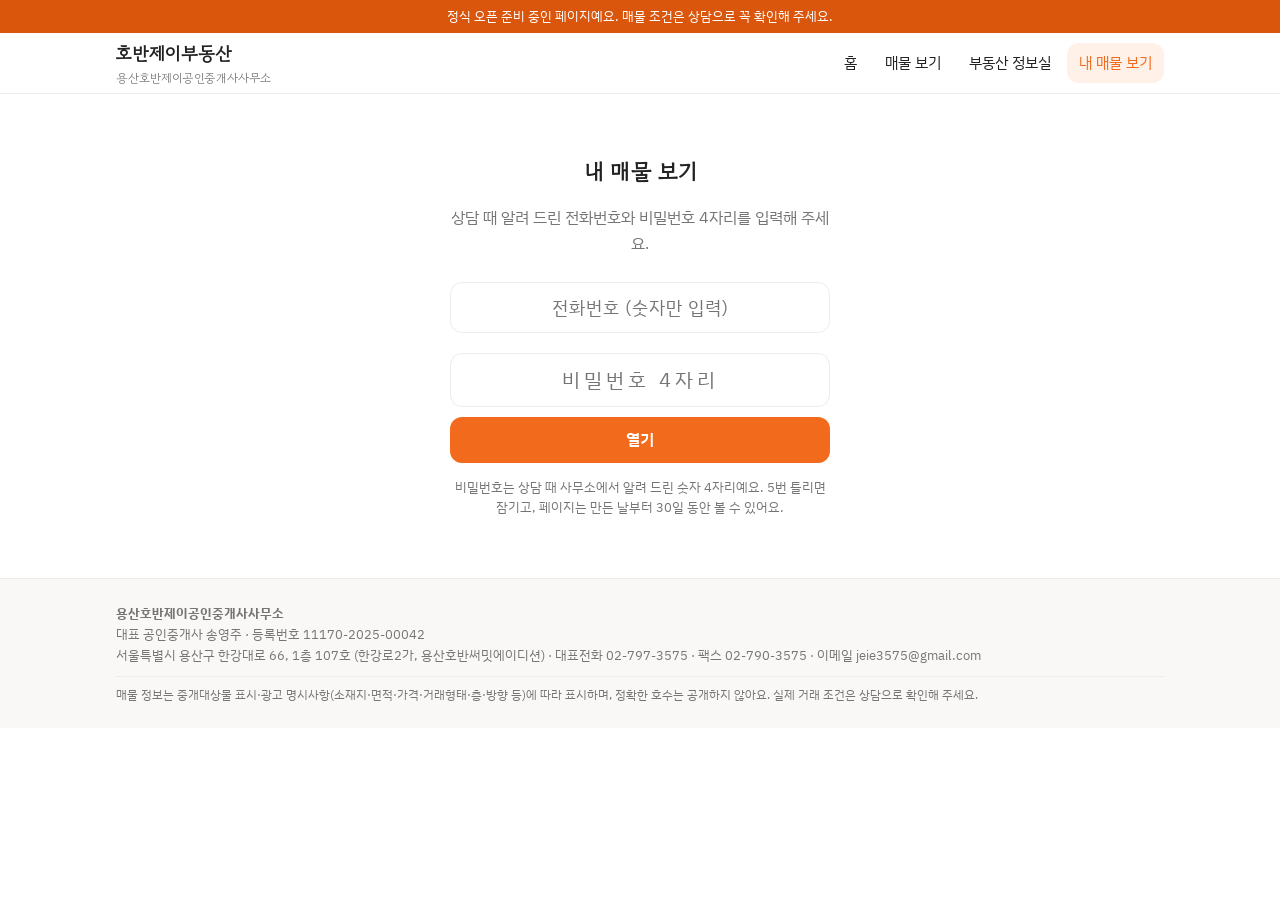
==== client.html @ 59ac3ec6 "사이트 갱신 2026-11-11 17:42" ====
<!doctype html>
<html lang="ko"><head><meta charset="utf-8"><meta name="viewport" content="width=device-width,initial-scale=1">
<title>내 매물 보기 | 호반제이부동산</title>
<meta name="robots" content="noindex,nofollow,noarchive"><meta name="referrer" content="no-referrer"><!-- 손님 페이지는 항상 검색 제외 -->
<link rel="stylesheet" href="assets/site.css?v=11111930"></head><body>
<main class="wrap">
 <div class="gate" id="gate"><h2>내 매물 보기</h2>
  <p class="mut" id="gtxt"></p>
  <input id="ph" type="tel" inputmode="tel" maxlength="13" placeholder="전화번호 (숫자만 입력)" autocomplete="off" style="letter-spacing:1px;font-size:18px" hidden>
  <input id="pw" type="password" inputmode="numeric" pattern="[0-9]*" maxlength="4" placeholder="비밀번호 4자리" autocomplete="off"><button id="go" style="width:100%">열기</button>
  <p class="mut" id="msg" style="font-size:14px;margin-top:12px"></p>
  <p class="mut" style="font-size:13px;margin-top:14px">비밀번호는 상담 때 사무소에서 알려 드린 숫자 4자리예요. 5번 틀리면 잠기고, 페이지는 만든 날부터 30일 동안 볼 수 있어요.</p></div>
 <div id="page" hidden></div>
</main>
<script src="assets/site.js?v=11111930"></script>
<script>
// 비밀번호는 서버(Supabase open_client_page / open_client_by_phone)에서 확인. 응답에는 그 손님 페이지에 담긴 매물의 공개 허용 칸만 옴
// 매물 상세(#d=번호)는 이 화면에서 비밀번호를 통과한 뒤에만 보여 줌 (주소로 바로 열면 비밀번호 화면)
const SB='https://ctgaawyuwqihybxrdcgt.supabase.co',KEY='sb_publishable_g-3Lbb_ygZL5gTvDvU06OA_HoWDzGaE';
const NAMEMAP={'래미안':'래미안 용산 더 센트럴','써밋':'용산 푸르지오 써밋','호반':'용산 호반써밋 에이디션','DK':'DK밸리뷰 용산','시티파크':'용산 시티파크','파크타워':'용산 파크타워','센트럴파크':'용산 센트럴파크','아스테리움':'아스테리움 용산','에테르나인용산':'에테르나인 용산','에피소드':'에피소드 용산'};
const hp=()=>new URLSearchParams(location.hash.slice(1));
const tok=(hp().get('t')||'').trim();
chrome('client');
const $=s=>document.querySelector(s),msg=t=>$('#msg').textContent=t;
let PAGE=null;   // 비밀번호를 통과한 뒤에만 채워짐 (메모리에만, 새로고침하면 다시 비밀번호)
if(tok){$('#gtxt').textContent='상담 때 받으신 링크예요. 비밀번호 4자리를 입력해 주세요.'}
else{$('#ph').hidden=false;$('#gtxt').textContent='상담 때 알려 드린 전화번호와 비밀번호 4자리를 입력해 주세요.'}
const ERR={notfound:'없는 페이지예요. 링크를 다시 확인해 주세요.',locked:'비밀번호를 5번 틀려서 잠겼어요. 사무소에 연락해 주세요.',expired:'볼 수 있는 기간(30일)이 지났어요. 사무소에 연장을 요청해 주세요.'};
const d10=s=>String(s||'').slice(0,10);
async function call(fn,body){const r=await fetch(SB+'/rest/v1/rpc/'+fn,{method:'POST',headers:{apikey:KEY,Authorization:'Bearer '+KEY,'Content-Type':'application/json'},body:JSON.stringify(body)});return r.json()}
async function openPage(){const pw=$('#pw').value.trim(),ph=$('#ph').value.replace(/\D/g,'');
 if(!tok&&ph.length<8){msg('전화번호를 입력해 주세요.');return}
 if(!/^\d{4}$/.test(pw)){msg('비밀번호 숫자 4자리를 입력해 주세요.');return}
 $('#go').disabled=true;msg('확인 중…');
 try{const j=tok?await call('open_client_page',{p_token:tok,p_pw:pw}):await call('open_client_by_phone',{p_phone:ph,p_pw:pw});$('#go').disabled=false;
  if(j.error){$('#pw').value='';
   if(!tok){msg('전화번호 또는 비밀번호가 맞지 않아요.');return}   // 전화번호 방식은 실패 이유를 알려 주지 않음
   msg(j.error==='wrong'?`비밀번호가 맞지 않아요. (${j.left}번 더 틀리면 잠겨요)`:(ERR[j.error]||'열 수 없어요.'));return}
  PAGE=j;route()}catch(e){$('#go').disabled=false;msg('연결이 잘 안 돼요. 잠시 후 다시 해 주세요.')}}
function items(){return (PAGE.items||[]).map(x=>{const {deal,...rest}=x;return norm({...rest,complex:NAMEMAP[x.danji]||x.danji||'기타',pyeongKind:x.cat==='아파트'?'공급':'전용',deals:String(deal||'').split(',').map(s=>s.trim()).filter(Boolean)})})}
function condHtml(P){const F=[['입주일',P.move_in],['희망거래유형',P.want_deal],['희망보증금',P.want_deposit],['희망월세',P.want_rent]].filter(([,v])=>v);
 if(!F.length&&!P.cond)return '';
 return `<div class="note"><b>찾으시는 조건</b>${F.length?`<dl class="spec">${F.map(([l,v])=>`<dt>${l}</dt><dd>${esc(v)}</dd>`).join('')}</dl>`:''}${P.cond?`<div style="white-space:pre-wrap;margin-top:4px">${esc(P.cond)}</div>`:''}</div>`}
function telBtn(){return OFFICE.tel?`<a class="btn" href="tel:${OFFICE.tel.replace(/[^0-9]/g,'')}">${esc(OFFICE.tel)} 전화로 문의</a>`:''}
function route(){if(!PAGE){$('#gate').hidden=false;$('#page').hidden=true;return}
 $('#gate').hidden=true;const el=$('#page');el.hidden=false;const L=items(),d=hp().get('d');
 const back=tok?`#t=${encodeURIComponent(tok)}`:'#';
 if(d){const x=L.find(y=>String(y.n)===d);
  if(!x){el.innerHTML=`<section><p class="mut">이 페이지에 없는 매물이에요.</p><a href="${back}">← 목록으로</a></section>`;return}
  el.innerHTML=`<section><a href="${back}">← ${esc(PAGE.title)}</a><div style="max-width:560px;margin-top:12px">${card(x,`<dl class="spec">
   <dt>분류</dt><dd>${esc(x.cat||'')}</dd><dt>단지</dt><dd>${esc(x.complex)}</dd>${x.type?`<dt>타입</dt><dd>${esc(x.type)}</dd>`:''}
   ${x.pyeong?`<dt>면적</dt><dd>${esc(x.pyeongKind)} ${x.pyeong}평${x.area?` (${x.area}㎡)`:''}</dd>`:''}${x.floor?`<dt>층</dt><dd>${esc(x.floor)}</dd>`:''}${x.dir?`<dt>방향</dt><dd>${esc(x.dir)}향</dd>`:''}
   <dt>거래</dt><dd>${esc((x.deals||[]).join(', ')||'상담')}</dd>${x.checked?`<dt>확인일</dt><dd>${esc(x.checked)}</dd>`:''}<dt>상태</dt><dd>${x.avail?'거래 가능':'<b>거래 상황이 바뀌었어요.</b> 사무소에 확인해 주세요.'}</dd></dl>`)}</div>
   <div style="margin-top:18px">${telBtn()}</div><p class="mut" style="font-size:13px;margin-top:14px">정확한 호수와 임대인 정보는 상담 때 안내해 드려요.</p></section>`;return}
 el.innerHTML=`<section><h2>${esc(PAGE.title)}</h2><p class="mut" style="margin-top:-8px">${d10(PAGE.created)} 작성 · ${d10(PAGE.expires)}까지 볼 수 있어요</p>
 ${condHtml(PAGE)}
 ${PAGE.note?`<div class="box" style="margin-bottom:16px;white-space:pre-wrap">💬 ${esc(PAGE.note)}</div>`:''}
 <div class="grid">${L.map(x=>`<a href="${tok?`#t=${encodeURIComponent(tok)}&`:'#'}d=${x.n}" style="text-decoration:none;color:inherit">${card(x,(x.avail?'':'<p class="mut" style="margin:8px 0 0"><b>거래 상황이 바뀌었어요.</b> 사무소에 확인해 주세요.</p>')+'<p class="mut" style="margin:8px 0 0;font-size:13px">자세히 보기 →</p>')}</a>`).join('')||'<p class="mut">담긴 매물이 없어요.</p>'}</div>
 <div style="margin-top:18px">${telBtn()}</div>
 <p class="mut" style="font-size:13px;margin-top:16px">이 페이지에는 임대인·세입자 정보와 정확한 호수가 나오지 않아요. 자세한 내용은 상담 때 안내해 드려요.</p></section>`;scrollTo(0,0)}
window.addEventListener('hashchange',route);
$('#go').onclick=openPage;$('#pw').onkeydown=e=>{if(e.key==='Enter')openPage()};
</script>
</body></html>
---- assets/site.css ----
@import url("https://fonts.googleapis.com/css2?family=Gowun+Dodum&family=IBM+Plex+Sans+KR:wght@400;600;700&display=swap");
:root{--bg:#ffffff;--card:#fff;--ink:#222;--mut:#757575;--line:#f0ebe7;--acc:#f26b1d;--acc2:#fff1e8;--chipink:#c2500f;--warn:#d9560c;--r:18px;--hero:linear-gradient(180deg,#ffeee2,#fff);--ph:linear-gradient(135deg,#ffd0b0,#f59a62);--tag:#d9560c;--foot:#faf8f6;--shadow:0 4px 14px #f26b1d1a;--disp:"Gowun Dodum","Apple SD Gothic Neo",sans-serif;--body:"Apple SD Gothic Neo","IBM Plex Sans KR",sans-serif}
@media (prefers-color-scheme:dark){:root:not([data-theme="light"]){--bg:#17130f;--card:#211b16;--ink:#efe9e4;--mut:#a89d94;--line:#3a2f27;--acc:#ff9152;--acc2:#3a2516;--chipink:#ffb183;--warn:#c2500f;--hero:linear-gradient(180deg,#2b1d13,#17130f);--ph:linear-gradient(135deg,#8a4a24,#5a2c12);--tag:#d9560c;--foot:#1c1712;--shadow:0 4px 14px #0006}}
*{box-sizing:border-box}html,body{margin:0}body{background:var(--bg);color:var(--ink);font:16px/1.6 -apple-system,BlinkMacSystemFont,"Apple SD Gothic Neo","Noto Sans KR",sans-serif}
a{color:var(--acc)}img{max-width:100%}
.demo-bar{background:var(--warn);color:#fff;text-align:center;font-size:13px;padding:6px 16px}
header.top{position:sticky;top:0;z-index:5;background:var(--card);border-bottom:1px solid var(--line)}
.wrap{max-width:1080px;margin:0 auto;padding:0 16px}
header.top .wrap{display:flex;align-items:center;gap:16px;min-height:60px;flex-wrap:wrap}
.logo{font-weight:800;color:var(--ink);text-decoration:none;font-size:18px}.logo small{display:block;font-weight:500;font-size:12px;color:var(--mut)}
nav.main{display:flex;gap:4px;margin-left:auto;flex-wrap:wrap}nav.main a{padding:8px 12px;border-radius:8px;text-decoration:none;color:var(--ink);font-size:15px}
nav.main a.on,nav.main a:hover{background:var(--acc2);color:var(--acc)}
.hero{padding:48px 0 32px}.hero h1{font-size:clamp(26px,5vw,40px);line-height:1.25;margin:0 0 12px}.hero p{color:var(--mut);margin:0 0 20px;max-width:640px}
.search{display:flex;gap:8px;flex-wrap:wrap;background:var(--card);border:1px solid var(--line);border-radius:var(--r);padding:10px}
.search select,.search input,.search button,.gate input,.gate button{font:inherit;padding:10px 12px;border:1px solid var(--line);border-radius:8px;background:var(--bg);color:var(--ink);min-width:0}
.search input{flex:1 1 180px}.search button,.gate button,.btn{background:var(--acc);color:#fff;border:0;cursor:pointer;font-weight:600;text-decoration:none;display:inline-block;padding:10px 16px;border-radius:8px}
section{padding:28px 0}h2{font-size:22px;margin:0 0 14px}.mut{color:var(--mut)}
.grid{display:grid;grid-template-columns:repeat(auto-fill,minmax(250px,1fr));gap:16px}
.card{background:var(--card);border:1px solid var(--line);border-radius:var(--r);overflow:hidden;display:flex;flex-direction:column}
.ph{aspect-ratio:4/3;position:relative;display:flex;align-items:center;justify-content:center;color:#fff;font-size:13px}
.ph .cnt{position:absolute;right:8px;bottom:8px;background:#0008;padding:2px 8px;border-radius:99px}
.ph .tag{position:absolute;left:8px;top:8px;background:#fff;color:#111;padding:2px 8px;border-radius:6px;font-weight:700;font-size:12px}
.card .b{padding:12px 14px 14px}.price{font-size:20px;font-weight:800}.price small{font-size:14px;font-weight:600;color:var(--mut)}
.chips{display:flex;gap:6px;flex-wrap:wrap;margin-top:8px}.chip{font-size:12px;background:var(--acc2);color:var(--acc);border-radius:99px;padding:2px 9px}
.filters{display:flex;gap:8px;flex-wrap:wrap;margin-bottom:14px}.filters button{font:inherit;font-size:14px;border:1px solid var(--line);background:var(--card);color:var(--ink);border-radius:99px;padding:6px 14px;cursor:pointer}
.filters button.on{background:var(--acc);border-color:var(--acc);color:#fff}
.box{background:var(--card);border:1px solid var(--line);border-radius:var(--r);padding:18px}
.cols{display:grid;grid-template-columns:repeat(auto-fit,minmax(260px,1fr));gap:16px}
.legal{font-size:12px;color:var(--mut);border-top:1px solid var(--line);margin-top:10px;padding-top:8px}
footer{border-top:1px solid var(--line);background:var(--card);margin-top:40px;padding:24px 0;font-size:13px;color:var(--mut)}
.gate{max-width:380px;margin:60px auto;text-align:center}.gate input{width:100%;margin:10px 0;text-align:center;letter-spacing:4px;font-size:20px}
.note{background:var(--acc2);border-radius:var(--r);padding:14px 16px;margin-bottom:16px}
dl.spec{display:grid;grid-template-columns:auto 1fr;gap:4px 12px;margin:8px 0 0;font-size:14px}dl.spec dt{color:var(--mut)}dl.spec dd{margin:0}
.faq details{background:var(--card);border:1px solid var(--line);border-radius:10px;padding:12px 14px;margin-bottom:8px}.faq summary{cursor:pointer;font-weight:600}
table.t{width:100%;border-collapse:collapse;font-size:14px}table.t th,table.t td{border-bottom:1px solid var(--line);padding:8px 6px;text-align:left}
@media (max-width:600px){nav.main{margin-left:0;width:100%;overflow-x:auto;flex-wrap:nowrap}.hero{padding:28px 0 20px}}

/* ---- G안(주황 앱형) 색·모양·글꼴 ---- */
body{font-family:var(--body)}
h1,h2,h3,.logo{font-family:var(--disp)}
.hero{background:var(--hero);border-radius:var(--r);padding:48px 24px 32px;margin-top:16px}
.search,.box,.faq details,.note{border-radius:var(--r)}
.search select,.search input,.search button,.gate input,.gate button,.btn,nav.main a{border-radius:12px}
.card{border:0;box-shadow:var(--shadow);border-radius:var(--r)}
.ph{background:var(--ph)!important}
.ph .tag{background:#fff;color:var(--tag)}
.chip{color:var(--chipink);background:var(--acc2)}
footer{background:var(--foot)}
.box{border-color:transparent;box-shadow:var(--shadow)}
@media (max-width:600px){.hero{padding:28px 18px 20px}}
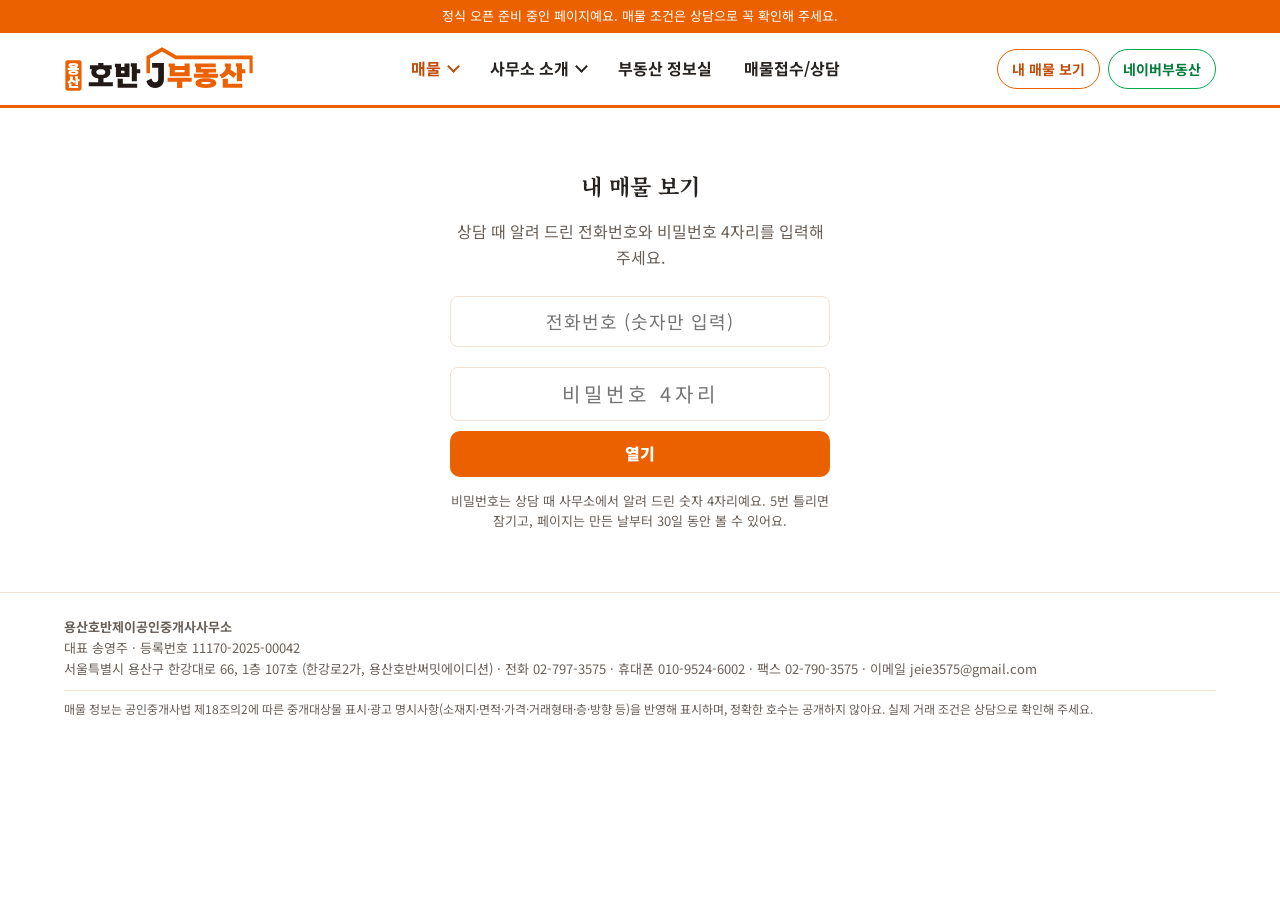
==== commit f68a7903: "사이트 갱신 2026-11-12 12:30" ====
--- a/client.html
+++ b/client.html
@@ -2,7 +2,7 @@
 <html lang="ko"><head><meta charset="utf-8"><meta name="viewport" content="width=device-width,initial-scale=1">
 <title>내 매물 보기 | 호반제이부동산</title>
 <meta name="robots" content="noindex,nofollow,noarchive"><meta name="referrer" content="no-referrer"><!-- 손님 페이지는 항상 검색 제외 -->
-<link rel="stylesheet" href="assets/site.css?v=11111930"></head><body>
+<link rel="stylesheet" href="assets/site.css?v=11121300"></head><body>
 <main class="wrap">
  <div class="gate" id="gate"><h2>내 매물 보기</h2>
   <p class="mut" id="gtxt"></p>
@@ -12,7 +12,7 @@
   <p class="mut" style="font-size:13px;margin-top:14px">비밀번호는 상담 때 사무소에서 알려 드린 숫자 4자리예요. 5번 틀리면 잠기고, 페이지는 만든 날부터 30일 동안 볼 수 있어요.</p></div>
  <div id="page" hidden></div>
 </main>
-<script src="assets/site.js?v=11111930"></script>
+<script src="assets/site.js?v=11121300"></script>
 <script>
 // 비밀번호는 서버(Supabase open_client_page / open_client_by_phone)에서 확인. 응답에는 그 손님 페이지에 담긴 매물의 공개 허용 칸만 옴
 // 매물 상세(#d=번호)는 이 화면에서 비밀번호를 통과한 뒤에만 보여 줌 (주소로 바로 열면 비밀번호 화면)
--- a/assets/site.css
+++ b/assets/site.css
@@ -1,6 +1,6 @@
-@import url("https://fonts.googleapis.com/css2?family=Gowun+Dodum&family=IBM+Plex+Sans+KR:wght@400;600;700&display=swap");
-:root{--bg:#ffffff;--card:#fff;--ink:#222;--mut:#757575;--line:#f0ebe7;--acc:#f26b1d;--acc2:#fff1e8;--chipink:#c2500f;--warn:#d9560c;--r:18px;--hero:linear-gradient(180deg,#ffeee2,#fff);--ph:linear-gradient(135deg,#ffd0b0,#f59a62);--tag:#d9560c;--foot:#faf8f6;--shadow:0 4px 14px #f26b1d1a;--disp:"Gowun Dodum","Apple SD Gothic Neo",sans-serif;--body:"Apple SD Gothic Neo","IBM Plex Sans KR",sans-serif}
-@media (prefers-color-scheme:dark){:root:not([data-theme="light"]){--bg:#17130f;--card:#211b16;--ink:#efe9e4;--mut:#a89d94;--line:#3a2f27;--acc:#ff9152;--acc2:#3a2516;--chipink:#ffb183;--warn:#c2500f;--hero:linear-gradient(180deg,#2b1d13,#17130f);--ph:linear-gradient(135deg,#8a4a24,#5a2c12);--tag:#d9560c;--foot:#1c1712;--shadow:0 4px 14px #0006}}
+@import url("https://fonts.googleapis.com/css2?family=Noto+Sans+KR:wght@400;500;700;900&family=Noto+Serif+KR:wght@600;900&display=swap");
+:root{--bg:#ffffff;--card:#fff;--ink:#26221f;--mut:#6b6058;--line:#f1e2d6;--brand:#EB6100;--acc:#c24c08;--acc2:#fff1e6;--soft:#fff6ef;--chipink:#8f3605;--warn:#EB6100;--r:16px;--ph:linear-gradient(135deg,#ffd3b5,#f08a45);--tag:#c24c08;--foot:#ffffff;--shadow:0 1px 3px rgba(120,60,20,.08);--disp:"Noto Serif KR",serif;--body:"Noto Sans KR","Apple SD Gothic Neo",sans-serif;--naver:#027a38}
+@media (prefers-color-scheme:dark){:root:not([data-theme="light"]){--bg:#17130f;--card:#211b16;--ink:#efe9e4;--mut:#a89d94;--line:#3a2f27;--brand:#ff7a26;--acc:#ff9152;--acc2:#3a2516;--soft:#1f1812;--chipink:#ffb183;--warn:#c2500f;--naver:#5fd38f;--ph:linear-gradient(135deg,#8a4a24,#5a2c12);--tag:#d9560c;--foot:#1c1712;--shadow:0 4px 14px #0006}}
 *{box-sizing:border-box}html,body{margin:0}body{background:var(--bg);color:var(--ink);font:16px/1.6 -apple-system,BlinkMacSystemFont,"Apple SD Gothic Neo","Noto Sans KR",sans-serif}
 a{color:var(--acc)}img{max-width:100%}
 .demo-bar{background:var(--warn);color:#fff;text-align:center;font-size:13px;padding:6px 16px}
@@ -35,16 +35,87 @@
 table.t{width:100%;border-collapse:collapse;font-size:14px}table.t th,table.t td{border-bottom:1px solid var(--line);padding:8px 6px;text-align:left}
 @media (max-width:600px){nav.main{margin-left:0;width:100%;overflow-x:auto;flex-wrap:nowrap}.hero{padding:28px 0 20px}}
 
-/* ---- G안(주황 앱형) 색·모양·글꼴 ---- */
+
+/* ---- D안 (용산 호반J부동산, 브랜드 주황 #EB6100) ---- */
 body{font-family:var(--body)}
-h1,h2,h3,.logo{font-family:var(--disp)}
-.hero{background:var(--hero);border-radius:var(--r);padding:48px 24px 32px;margin-top:16px}
+h1,h2,.disp{font-family:var(--disp)}
+.wrap{max-width:1200px;padding:0 24px}
+.demo-bar{background:var(--brand)}
+header.top{border-bottom:3px solid var(--brand)}
+header.top .wrap{min-height:72px;gap:12px 20px}
+.logo img{height:46px;width:auto;display:block}
+nav.main{margin-left:0;flex:1;justify-content:center;gap:4px;font-weight:700}
+nav.main>a,nav.main summary{padding:10px 14px;border-radius:10px;font-size:16px;color:var(--ink);text-decoration:none;cursor:pointer}
+nav.main>a.on,nav.main>a:hover,nav.main summary:hover,details.dd.on>summary{color:var(--acc);background:transparent}
+details.dd{position:relative}details.dd summary{list-style:none;display:flex;align-items:center;gap:4px}
+details.dd summary::-webkit-details-marker{display:none}
+details.dd summary::after{content:"";width:7px;height:7px;border:solid currentColor;border-width:0 2px 2px 0;transform:rotate(45deg);margin:-4px 0 0 4px}
+details.dd .menu{position:absolute;top:100%;left:0;z-index:20;background:var(--card);border:1px solid var(--line);border-top:3px solid var(--brand);border-radius:0 0 12px 12px;box-shadow:0 8px 24px rgba(120,60,20,.12);padding:8px;min-width:170px;display:flex;flex-direction:column}
+details.dd .menu a{color:var(--ink);text-decoration:none;font-weight:500;font-size:15px;padding:10px 12px;border-radius:8px}
+details.dd .menu a:hover{background:var(--acc2);color:var(--acc)}
+.hbtn{display:flex;gap:8px;flex-wrap:wrap}
+.pill{border:1px solid var(--brand);color:var(--acc);text-decoration:none;font-weight:700;font-size:14px;padding:8px 14px;border-radius:99px;background:var(--card)}
+.pill.naver{border-color:#03a94d;color:var(--naver)}
+.btn,.search button,.gate button{background:var(--brand);font-weight:900;border-radius:10px}
 .search,.box,.faq details,.note{border-radius:var(--r)}
-.search select,.search input,.search button,.gate input,.gate button,.btn,nav.main a{border-radius:12px}
-.card{border:0;box-shadow:var(--shadow);border-radius:var(--r)}
-.ph{background:var(--ph)!important}
-.ph .tag{background:#fff;color:var(--tag)}
+.card{border:1px solid var(--line);box-shadow:var(--shadow)}
+.ph{background:var(--ph)!important}.ph .tag{color:var(--tag)}
 .chip{color:var(--chipink);background:var(--acc2)}
-footer{background:var(--foot)}
-.box{border-color:transparent;box-shadow:var(--shadow)}
-@media (max-width:600px){.hero{padding:28px 18px 20px}}
+.filters button.on{background:var(--brand);border-color:var(--brand)}
+footer{background:var(--foot);border-top:1px solid var(--line)}
+/* 홈 */
+.band{background:var(--soft)}
+.home section{padding:72px 0}
+.kick{color:var(--acc);font-weight:700;font-size:13px;letter-spacing:.16em}
+.sh{display:flex;flex-direction:column;align-items:center;text-align:center;gap:8px;margin-bottom:32px}
+.sh h2{font-size:clamp(26px,4vw,34px);font-weight:900;margin:0}.sh p{margin:0;color:var(--mut)}
+.hero2{padding:56px 0 64px!important}
+.badges{display:flex;flex-wrap:wrap;gap:8px}
+.badge{background:var(--card);border:1px solid #f6c7a4;color:var(--chipink);font-size:13px;font-weight:700;padding:6px 12px;border-radius:99px;text-decoration:none}
+.badge.naver{border-color:#a9dfbd;color:var(--naver)}
+.hero2 h1{font-size:clamp(30px,5.2vw,50px);line-height:1.3;font-weight:900;letter-spacing:-.02em;margin:22px 0 16px}
+.hero2 h1 em{font-style:normal;color:var(--brand)}
+.hero2 .lead{font-size:18px;line-height:1.8;color:var(--mut);margin:0 0 22px}
+.cta{display:flex;flex-wrap:wrap;gap:10px;margin-bottom:22px}
+.cta a{text-decoration:none;font-weight:900;padding:15px 22px;border-radius:10px;font-size:18px}
+.cta .main{background:var(--brand);color:#fff}.cta .nv{background:var(--card);border:1px solid #03a94d;color:var(--naver);font-weight:700;font-size:17px}
+.phones{display:flex;flex-wrap:wrap;gap:12px 28px}
+.ph1{display:flex;align-items:center;gap:8px;flex-wrap:wrap}.ph1 b{font-size:22px;font-weight:900}
+.call,.sms{text-decoration:none;font-weight:900;font-size:15px;padding:9px 16px;border-radius:99px}
+.call{background:var(--brand);color:#fff}.sms{border:1px solid var(--brand);color:var(--acc);background:var(--card)}
+.stats{display:grid;grid-template-columns:repeat(auto-fit,minmax(200px,1fr));gap:16px;margin-top:40px}
+.stat{background:var(--card);border-radius:14px;padding:22px;display:flex;flex-direction:column;align-items:center;gap:4px;box-shadow:var(--shadow)}
+.stat b{font-size:32px;font-weight:900}.stat b small{font-size:16px;color:var(--acc)}.stat span{font-size:14px;color:var(--mut)}
+.cxg{display:grid;grid-template-columns:repeat(auto-fill,minmax(240px,1fr));gap:14px}
+.cx{background:var(--card);border:1px solid var(--line);border-left:4px solid var(--brand);border-radius:10px;padding:16px 18px;display:flex;align-items:center;justify-content:space-between;gap:12px;text-decoration:none;color:var(--ink)}
+.cx:hover{box-shadow:0 4px 14px rgba(120,60,20,.12)}
+.cx strong{font-size:17px;display:block}.cx small{font-size:13px;color:var(--mut)}
+.cx .n{flex-shrink:0;background:var(--acc2);color:var(--chipink);font-weight:900;font-size:15px;padding:6px 12px;border-radius:99px}
+.cxnote{text-align:center;font-size:14px;color:var(--mut);margin:20px 0 0}
+.g3{display:grid;grid-template-columns:repeat(auto-fit,minmax(280px,1fr));gap:20px}
+.g4{display:grid;grid-template-columns:repeat(auto-fit,minmax(230px,1fr));gap:16px}
+.pc{background:var(--card);border-radius:16px;padding:30px;display:flex;flex-direction:column;gap:12px;box-shadow:var(--shadow)}
+.pc .ic{width:52px;height:52px;border-radius:12px;background:var(--brand);display:flex;align-items:center;justify-content:center}
+.pc h3{margin:0;font-size:20px}.pc p{margin:0;font-size:15px;line-height:1.75;color:var(--mut)}
+.pc .ck{border-top:1px dashed var(--line);padding-top:14px;font-size:14px;font-weight:700}
+.st{background:var(--card);border:1px solid var(--line);border-radius:14px;padding:26px;display:flex;flex-direction:column;gap:10px}
+.st .no{font-family:var(--disp);font-size:36px;font-weight:900;color:var(--brand)}
+.st h3{margin:0;font-size:18px}.st p{margin:0;font-size:14px;line-height:1.75;color:var(--mut)}
+.st .ck{border-top:1px solid var(--line);padding-top:12px;font-size:13px;font-weight:700;color:var(--chipink)}
+.contact{background:var(--acc2)}
+.cwrap{display:flex;flex-wrap:wrap;gap:48px}
+.cinfo{flex:1 1 380px;display:flex;flex-direction:column;gap:18px}
+.cinfo h2{font-size:clamp(28px,4vw,36px);line-height:1.35;font-weight:900;margin:0}.cinfo h2 em{font-style:normal;color:var(--brand)}
+.cinfo .lb{font-size:13px;color:var(--mut);display:block;margin-bottom:4px}
+form.ask{flex:1 1 500px;background:var(--card);border-radius:18px;padding:30px;display:flex;flex-direction:column;gap:16px;box-shadow:0 6px 24px rgba(120,60,20,.10)}
+.tabs{display:grid;grid-template-columns:1fr 1fr;gap:6px;background:var(--acc2);padding:6px;border-radius:10px}
+.tabs button{font:inherit;border:0;padding:12px;border-radius:8px;font-weight:700;font-size:15px;background:transparent;color:var(--mut);cursor:pointer}
+.tabs button.on{background:var(--brand);color:#fff;font-weight:900}
+.fg{display:grid;grid-template-columns:repeat(auto-fit,minmax(200px,1fr));gap:14px}
+form.ask label{display:flex;flex-direction:column;gap:6px;font-size:13px;font-weight:700}
+form.ask input,form.ask select,form.ask textarea{font:inherit;font-size:15px;padding:12px;border:1px solid var(--line);border-radius:8px;background:var(--bg);color:var(--ink)}
+form.ask .agree{flex-direction:row;align-items:center;gap:8px;font-weight:500;color:var(--mut)}
+form.ask button[type=submit]{font:inherit;background:var(--brand);color:#fff;border:0;padding:15px;border-radius:10px;font-weight:900;font-size:19px;cursor:pointer}
+form.ask .hint{font-size:13px;color:var(--mut);margin:-6px 0 0}
+@media (max-width:760px){header.top .wrap{padding-top:8px;padding-bottom:8px}.logo img{height:38px}nav.main{order:3;width:100%;flex:0 0 100%;justify-content:space-between}nav.main>a,nav.main summary{padding:8px 8px;font-size:15px}.hbtn{margin-left:auto}.home section{padding:52px 0}.wrap{padding:0 16px}}
+@media (max-width:420px){.hbtn .pill:first-child{display:none}}
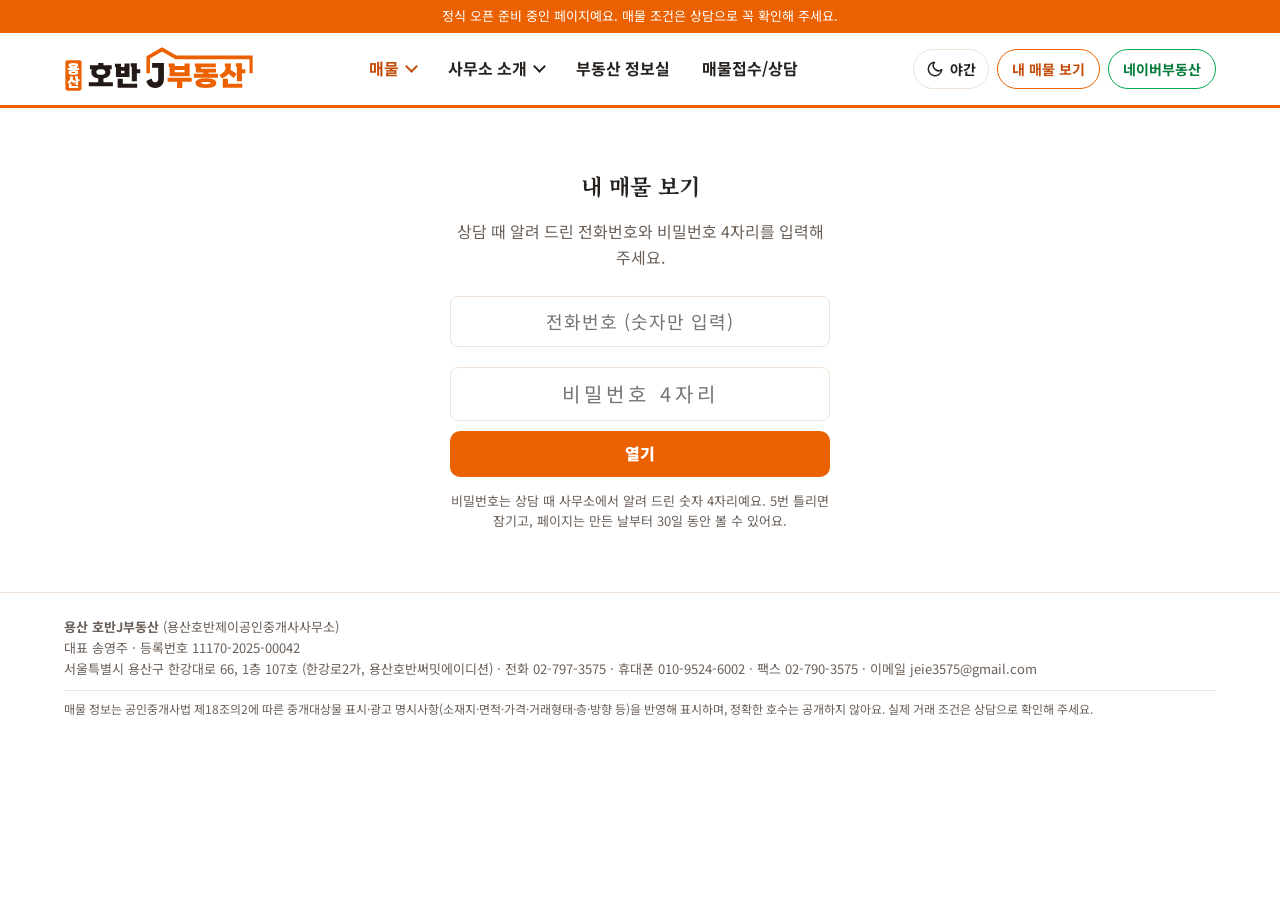
==== commit bdf303f1: "사이트 갱신 2026-11-12 12:44" ====
--- a/client.html
+++ b/client.html
@@ -1,8 +1,9 @@
 <!doctype html>
 <html lang="ko"><head><meta charset="utf-8"><meta name="viewport" content="width=device-width,initial-scale=1">
-<title>내 매물 보기 | 호반제이부동산</title>
+<title>내 매물 보기 | 용산 호반J부동산</title>
 <meta name="robots" content="noindex,nofollow,noarchive"><meta name="referrer" content="no-referrer"><!-- 손님 페이지는 항상 검색 제외 -->
-<link rel="stylesheet" href="assets/site.css?v=11121300"></head><body>
+<script>try{var t=localStorage.getItem("theme");if(t)document.documentElement.dataset.theme=t}catch(e){}</script>
+<link rel="stylesheet" href="assets/site.css?v=11121400"></head><body>
 <main class="wrap">
  <div class="gate" id="gate"><h2>내 매물 보기</h2>
   <p class="mut" id="gtxt"></p>
@@ -12,7 +13,7 @@
   <p class="mut" style="font-size:13px;margin-top:14px">비밀번호는 상담 때 사무소에서 알려 드린 숫자 4자리예요. 5번 틀리면 잠기고, 페이지는 만든 날부터 30일 동안 볼 수 있어요.</p></div>
  <div id="page" hidden></div>
 </main>
-<script src="assets/site.js?v=11121300"></script>
+<script src="assets/site.js?v=11121400"></script>
 <script>
 // 비밀번호는 서버(Supabase open_client_page / open_client_by_phone)에서 확인. 응답에는 그 손님 페이지에 담긴 매물의 공개 허용 칸만 옴
 // 매물 상세(#d=번호)는 이 화면에서 비밀번호를 통과한 뒤에만 보여 줌 (주소로 바로 열면 비밀번호 화면)
--- a/assets/site.css
+++ b/assets/site.css
@@ -1,6 +1,7 @@
 @import url("https://fonts.googleapis.com/css2?family=Noto+Sans+KR:wght@400;500;700;900&family=Noto+Serif+KR:wght@600;900&display=swap");
 :root{--bg:#ffffff;--card:#fff;--ink:#26221f;--mut:#6b6058;--line:#f1e2d6;--brand:#EB6100;--acc:#c24c08;--acc2:#fff1e6;--soft:#fff6ef;--chipink:#8f3605;--warn:#EB6100;--r:16px;--ph:linear-gradient(135deg,#ffd3b5,#f08a45);--tag:#c24c08;--foot:#ffffff;--shadow:0 1px 3px rgba(120,60,20,.08);--disp:"Noto Serif KR",serif;--body:"Noto Sans KR","Apple SD Gothic Neo",sans-serif;--naver:#027a38}
-@media (prefers-color-scheme:dark){:root:not([data-theme="light"]){--bg:#17130f;--card:#211b16;--ink:#efe9e4;--mut:#a89d94;--line:#3a2f27;--brand:#ff7a26;--acc:#ff9152;--acc2:#3a2516;--soft:#1f1812;--chipink:#ffb183;--warn:#c2500f;--naver:#5fd38f;--ph:linear-gradient(135deg,#8a4a24,#5a2c12);--tag:#d9560c;--foot:#1c1712;--shadow:0 4px 14px #0006}}
+/* 야간 모드: 버튼으로만 켬 */
+:root[data-theme="dark"]{--bg:#17130f;--card:#211b16;--ink:#efe9e4;--mut:#a89d94;--line:#3a2f27;--brand:#EB6100;--acc:#ff9152;--acc2:#3a2516;--soft:#1f1812;--chipink:#ffb183;--warn:#c2500f;--naver:#5fd38f;--ph:linear-gradient(135deg,#8a4a24,#5a2c12);--tag:#d9560c;--foot:#1c1712;--shadow:0 4px 14px #0006}
 *{box-sizing:border-box}html,body{margin:0}body{background:var(--bg);color:var(--ink);font:16px/1.6 -apple-system,BlinkMacSystemFont,"Apple SD Gothic Neo","Noto Sans KR",sans-serif}
 a{color:var(--acc)}img{max-width:100%}
 .demo-bar{background:var(--warn);color:#fff;text-align:center;font-size:13px;padding:6px 16px}
@@ -119,3 +120,11 @@
 form.ask .hint{font-size:13px;color:var(--mut);margin:-6px 0 0}
 @media (max-width:760px){header.top .wrap{padding-top:8px;padding-bottom:8px}.logo img{height:38px}nav.main{order:3;width:100%;flex:0 0 100%;justify-content:space-between}nav.main>a,nav.main summary{padding:8px 8px;font-size:15px}.hbtn{margin-left:auto}.home section{padding:52px 0}.wrap{padding:0 16px}}
 @media (max-width:420px){.hbtn .pill:first-child{display:none}}
+
+.logo .dk{display:none}:root[data-theme="dark"] .logo .lt{display:none}:root[data-theme="dark"] .logo .dk{display:block}
+.theme{font:inherit;display:flex;align-items:center;gap:6px;border:1px solid var(--line);background:var(--card);color:var(--ink);font-weight:700;font-size:14px;padding:7px 12px;border-radius:99px;cursor:pointer}
+:root[data-theme="dark"] .badge{background:var(--card)}
+:root[data-theme="dark"] .cx,:root[data-theme="dark"] .st{border-color:var(--line)}
+@media (max-width:420px){.theme span{display:none}}
+form.ask .hint.ok{color:#027a38;font-weight:700}form.ask .hint.bad{color:#b42318;font-weight:700}
+:root[data-theme="dark"] form.ask .hint.ok{color:#5fd38f}:root[data-theme="dark"] form.ask .hint.bad{color:#ff8a80}
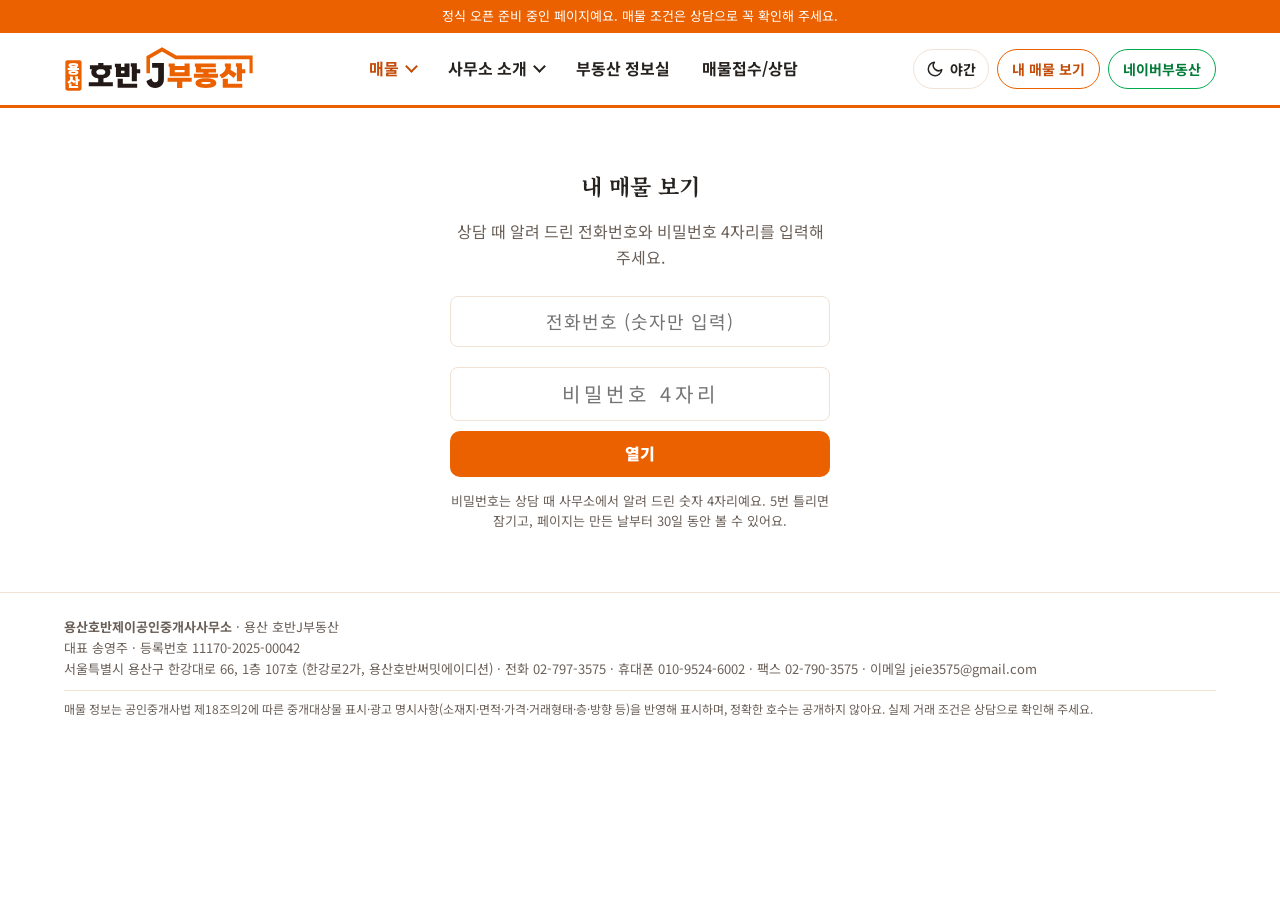
==== commit d2d1bb0a: "사이트 갱신 2026-11-12 12:48" ====
--- a/client.html
+++ b/client.html
@@ -3,7 +3,7 @@
 <title>내 매물 보기 | 용산 호반J부동산</title>
 <meta name="robots" content="noindex,nofollow,noarchive"><meta name="referrer" content="no-referrer"><!-- 손님 페이지는 항상 검색 제외 -->
 <script>try{var t=localStorage.getItem("theme");if(t)document.documentElement.dataset.theme=t}catch(e){}</script>
-<link rel="stylesheet" href="assets/site.css?v=11121400"></head><body>
+<link rel="stylesheet" href="assets/site.css?v=11121430"></head><body>
 <main class="wrap">
  <div class="gate" id="gate"><h2>내 매물 보기</h2>
   <p class="mut" id="gtxt"></p>
@@ -13,7 +13,7 @@
   <p class="mut" style="font-size:13px;margin-top:14px">비밀번호는 상담 때 사무소에서 알려 드린 숫자 4자리예요. 5번 틀리면 잠기고, 페이지는 만든 날부터 30일 동안 볼 수 있어요.</p></div>
  <div id="page" hidden></div>
 </main>
-<script src="assets/site.js?v=11121400"></script>
+<script src="assets/site.js?v=11121430"></script>
 <script>
 // 비밀번호는 서버(Supabase open_client_page / open_client_by_phone)에서 확인. 응답에는 그 손님 페이지에 담긴 매물의 공개 허용 칸만 옴
 // 매물 상세(#d=번호)는 이 화면에서 비밀번호를 통과한 뒤에만 보여 줌 (주소로 바로 열면 비밀번호 화면)
